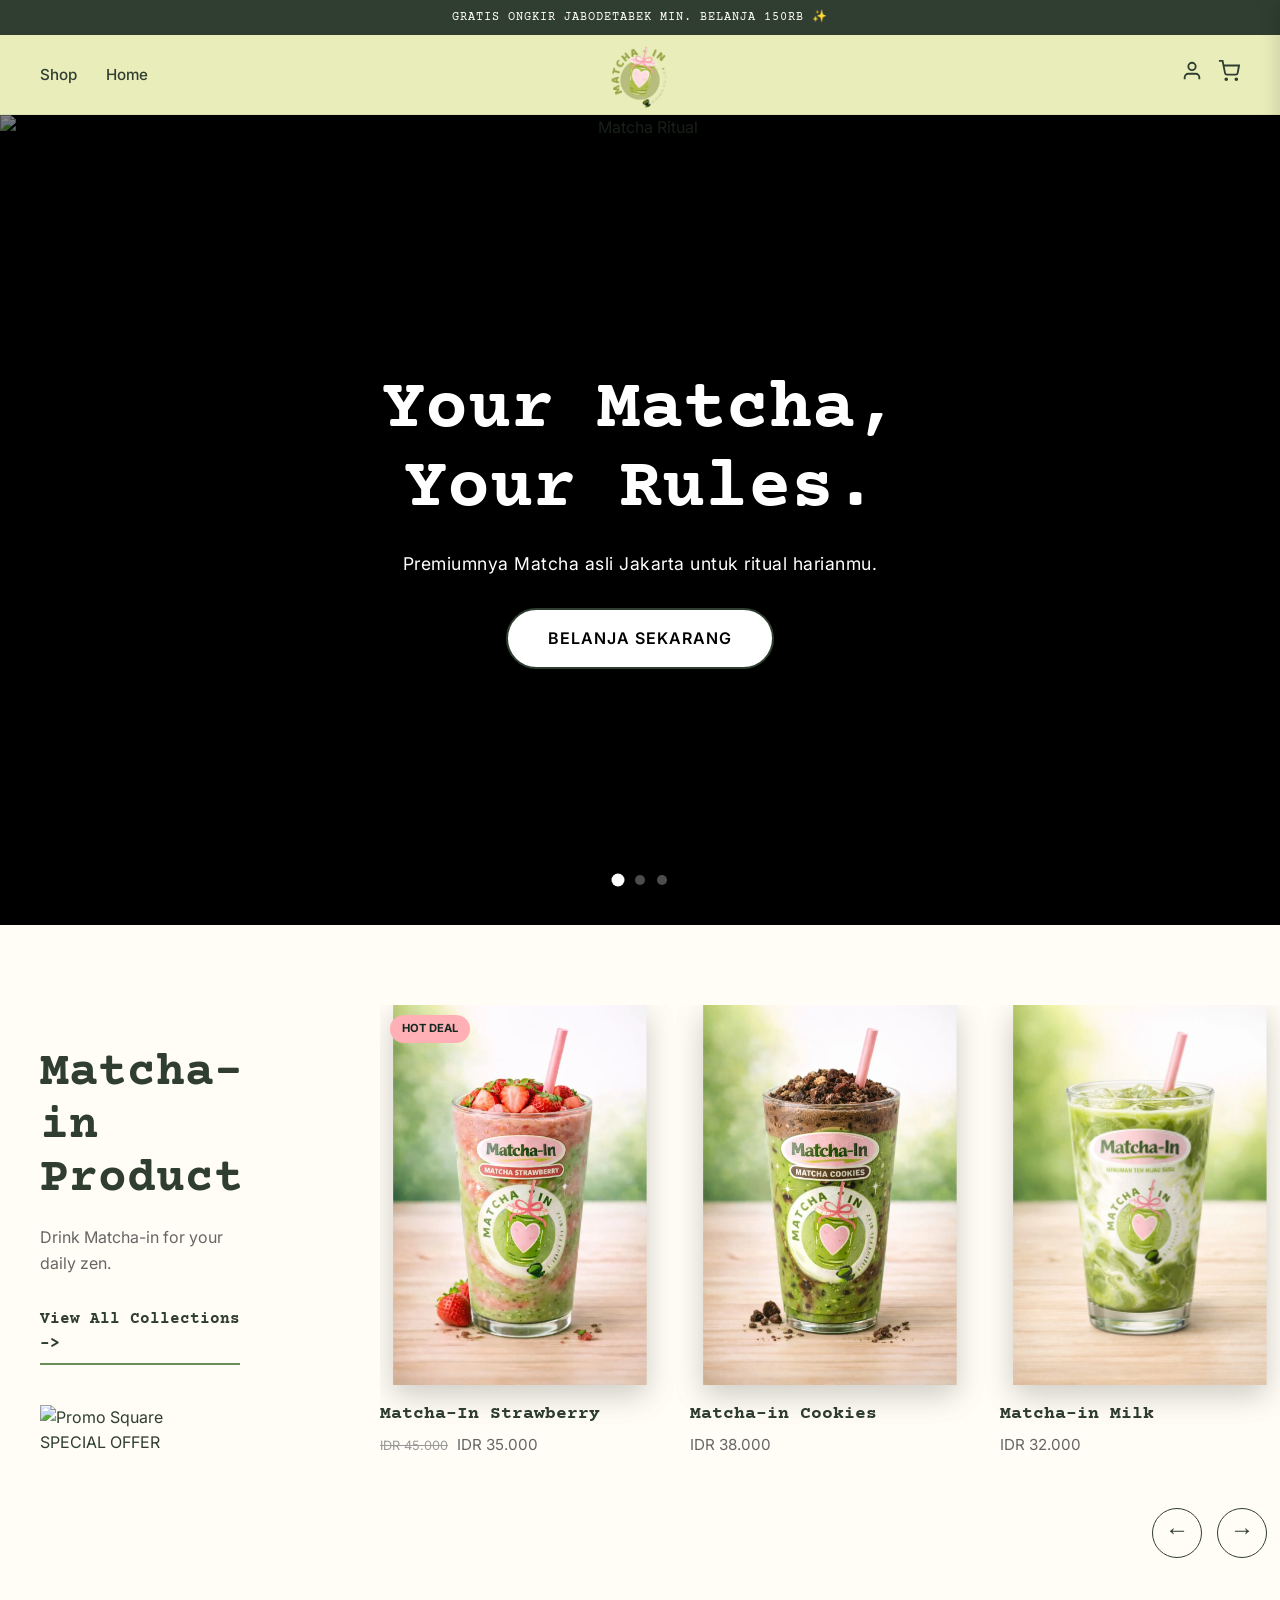
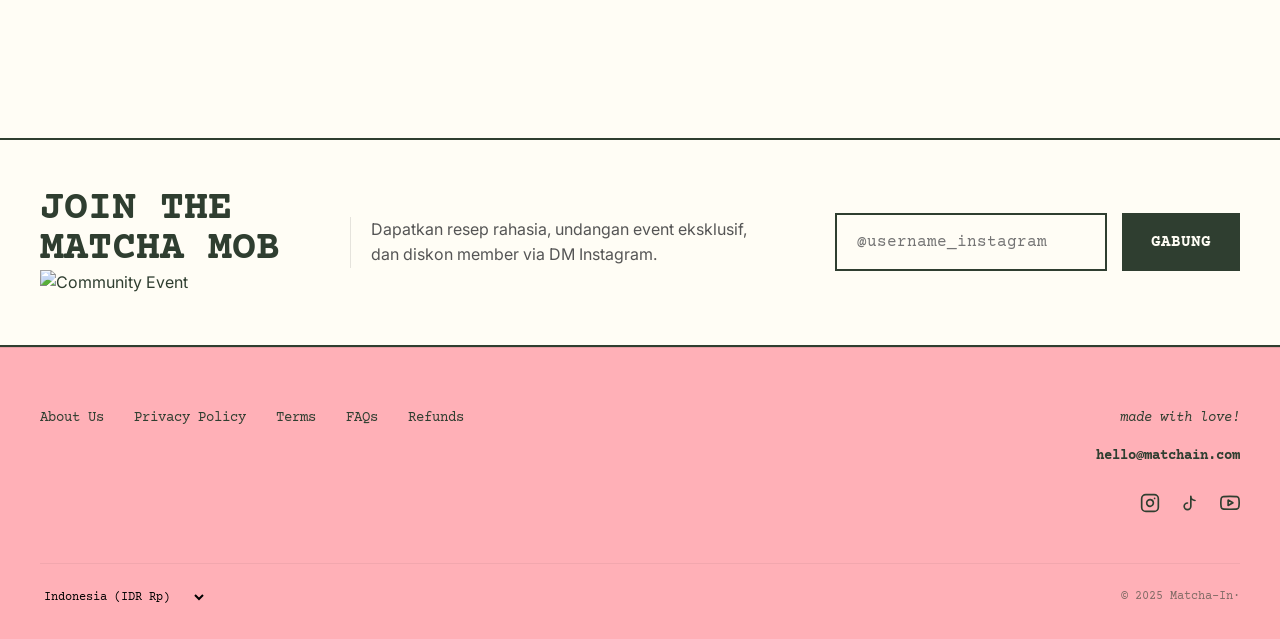
==== index.html @ 9eaae3b6 "Add files via upload" ====
<!DOCTYPE html>
<html lang="id">
<head>
    <meta charset="UTF-8">
    <meta name="viewport" content="width=device-width, initial-scale=1.0">
    <title>Matcha-In | Your Daily Ritual</title>
    
    <link rel="preconnect" href="https://fonts.googleapis.com">
    <link rel="preconnect" href="https://fonts.gstatic.com" crossorigin>
    <link href="https://fonts.googleapis.com/css2?family=Courier+Prime:ital,wght@0,400;0,700;1,400&family=Inter:wght@300;400;600&display=swap" rel="stylesheet">

    <link rel="stylesheet" href="style.css">
    <script src="./1.js"></script>
</head>
<body>

    <div class="announcement-bar">
        GRATIS ONGKIR JABODETABEK MIN. BELANJA 150RB ✨
    </div>

    <header>
    <nav class="nav-links">
        <a href="./shop.html">Shop</a>
        <a href="./index.html">Home</a>
    </nav>
    
    <div class="logo">
        <a href="./index.html">
            <img src="./images/logo.png" alt="Matcha-In Logo">
        </a>
    </div>

    <div class="user-actions">
        <a href="./acount.html" aria-label="Account">
            <svg width="24" height="24" viewBox="0 0 24 24" fill="none" stroke="currentColor" stroke-width="2"><path d="M20 21v-2a4 4 0 0 0-4-4H8a4 4 0 0 0-4 4v2"></path><circle cx="12" cy="7" r="4"></circle></svg>
        </a>
        <a href="javascript:void(0)" onclick="toggleCart()" aria-label="Cart" class="cart-icon-wrapper">
            <svg width="24" height="24" viewBox="0 0 24 24" fill="none" stroke="currentColor" stroke-width="2">
                <circle cx="9" cy="21" r="1"></circle>
                <circle cx="20" cy="21" r="1"></circle>
                <path d="M1 1h4l2.68 13.39a2 2 0 0 0 2 1.61h9.72a2 2 0 0 0 2-1.61L23 6H6"></path>
            </svg>
            <span id="cart-count-badge" class="cart-badge">0</span>
        </a>
    </div>
</header>

    <section class="hero-slider">
    <div class="slider-container" id="heroSlider">
        <div class="hero-slide active">
            <img src="https://images.unsplash.com/photo-1515696955266-4f67e13219e8?q=80&w=2038&auto=format&fit=crop" alt="Matcha Ritual" class="hero-bg">
            <div class="hero-content-centered">
                <h1>Your Matcha,<br>Your Rules.</h1>
                <p>Premiumnya Matcha asli Jakarta untuk ritual harianmu.</p>
                <a href="./shop.html" class="btn-primary">BELANJA SEKARANG</a>
            </div>
        </div>

        <div class="hero-slide">
            <img src="https://images.unsplash.com/photo-1596791011546-2c5ef442360b?q=80&w=2070&auto=format&fit=crop" alt="Matcha Strawberry" class="hero-bg">
            <div class="hero-content-centered">
                <h1>Sweet Berry,<br>Creamy Umami.</h1>
                <p>Perpaduan sempurna Ceremonial Matcha dengan strawberry asli.</p>
                <a href="./stroberi.html" class="btn-primary">COBA STRAWBERRY</a>
            </div>
        </div>

        <div class="hero-slide">
            <img src="https://images.unsplash.com/photo-1621996346565-e3dbc646d9a9?q=80&w=2080&auto=format&fit=crop" alt="Matcha Cookies" class="hero-bg">
            <div class="hero-content-centered">
                <h1>The Daily<br>Crunch Ritual.</h1>
                <p>Cookies Matcha renyah, pendamping setia momen produktifmu.</p>
                <a href="./cokis.html" class="btn-primary">LIHAT COOKIES</a>
            </div>
        </div>
    </div>

    <div class="slider-dots">
        <span class="dot active" onclick="currentSlide(0)"></span>
        <span class="dot" onclick="currentSlide(1)"></span>
        <span class="dot" onclick="currentSlide(2)"></span>
    </div>
</section>


<section class="products-section">
        
        <div class="products-info">
            <h2 class="section-title">Matcha-in<br>Product</h2>
            <p class="section-desc">Drink Matcha-in for your daily zen.</p>
            <a href="#" class="btn-text">View All Collections -></a>
            <div class="sidebar-inline-ad">
                <a href="./shop.html">
                    <img src="./images/s-ads-1.jpg" alt="Promo Square">
                    <div class="ad-tag-mini">SPECIAL OFFER</div>
                </a>
            </div>
        </div>
        
        <div class="product-scroller" id="productScroller">
            
            <div class="product-card promo-highlight">
            <div class="promo-badge">HOT DEAL</div> <a href="./stroberi.html">
                <div class="product-image-container">
                    <img src="./images/Matcha Strawberry TA.webp" alt="matcha" class="product-image img-1">
                    <img src="./images/Matcha Strawberry DI.webp" alt="matcha" class="product-image img-2">
                </div>
            </a>
            <div class="product-info-card">
                <h3 class="product-name">Matcha-In Strawberry</h3>
                <p class="product-price"><span class="old-price">IDR 45.000</span> IDR 35.000</p>
            </div>
        </div>

            <a href="./cokis.html" class="product-card">
                <div class="product-image-container">
                    <img src="./images/matcha cookies TA.webp" alt="Matcha Cookies" class="product-image img-1">
                    <img src="./images/matcha cookies DI.webp" alt="Matcha Cookies" class="product-image img-2">
                </div>
                <div class="product-info-card">
                    <h3 class="product-name">Matcha-in Cookies</h3>
                    <p class="product-price">IDR 38.000</p>
                </div>
            </a>

            <a href="./milk.html" class="product-card">
                <div class="product-image-container">
                    <img src="./images/matcha milk TA.webp" alt="Matcha milk" class="product-image img-1">
                    <img src="./images/matcha milk DI.webp" alt="Matcha milk" class="product-image img-2">
                </div>
                <div class="product-info-card">
                    <h3 class="product-name">Matcha-in Milk</h3>
                    <p class="product-price">IDR 32.000</p>
                </div>
            </a>

            <a href="./latte.html" class="product-card">
                <div class="product-image-container">
                    <img src="./images/Matcha late TA.webp" alt="matcha Late" class="product-image img-1">
                    <img src="./images/Matcha late DI.webp" alt="matcha Late" class="product-image img-2">
                </div>
                <div class="product-info-card">
                    <h3 class="product-name">Matcha-in Latte</h3>
                    <p class="product-price">IDR 34.000</p>
                </div>
            </a>

            <a href="./pure.html" class="product-card">
                <div class="product-image-container">
                    <img src="./images/matcha Original.webp" alt="Matcha Original" class="product-image img-1">
                    <img src="./images/matcha Original DI.webp" alt="Matcha Original" class="product-image img-2">
                </div>
                <div class="product-info-card">
                    <h3 class="product-name">Matcha-in Pure</h3>
                    <p class="product-price">IDR 28.000</p>
                </div>
            </a>
        </div>
    </section>

            <div class="slider-nav">
                <button class="nav-btn" onclick="slideLeft()">←</button>
                <button class="nav-btn" onclick="slideRight()">→</button>
            </div>


    <section class="newsletter-strip">
        
        <div class="news-col-title">
            <h2>Join the<br>Matcha Mob</h2>
            <img src="./images/event-matcha.png" alt="Community Event"> </div>
        </div>

        <div class="news-col-desc">
            <p>Dapatkan resep rahasia, undangan event eksklusif, dan diskon member via DM Instagram.</p>
        </div>

        <div class="news-col-form">
            <form class="ig-form-separated">
                <input type="text" placeholder="@username_instagram" required>
                <button type="submit" class="btn-join">GABUNG</button>
            </form>
        </div>

    </section>


    

    

    

<div id="cart-overlay" class="overlay" onclick="toggleCart()"></div>

<div id="cart-drawer" class="cart-drawer">
    <div class="cart-header">
        <h2>Your cart</h2>
        <button class="close-btn" onclick="toggleCart()">&times;</button>
    </div>

    <div class="cart-content"></div> 
        
    <div class="cart-footer-section">
        <div class="subtotal-row">
            <span>Subtotal</span>
            <span class="subtotal-price">Rp0</span>
        </div>
        <p class="shipping-text">Shipping & taxes calculated at checkout</p>

        <div class="cart-note-section">
            <label for="cart-note">Add a note to your order</label>
            <textarea id="cart-note" placeholder=""></textarea>
        </div>

        <div class="shipping-protection-row">
            <input type="checkbox" id="protection-check" class="protection-checkbox">
            <div class="protection-text">
                <label for="protection-check" class="protection-title">Shipping Protection <strong>Rp2.000</strong></label>
                <p>Your order will be covered against loss, damage, or theft.</p>
            </div>
            <div class="protection-icon">
                <svg width="20" height="20" viewBox="0 0 24 24" fill="none" stroke="currentColor" stroke-width="1.5"><path d="M12 22s8-4 8-10V5l-8-3-8 3v7c0 6 8 10 8 10z"></path></svg>
            </div>
        </div>

        <button class="checkout-btn">Check Out</button>
    </div>
</div>
    <footer class="site-footer">
        <div class="footer-main">
            
            <div class="footer-nav-wrapper">
                <nav class="footer-nav-links">
                    <a href="#">About us</a>
                    <a href="#">Privacy Policy</a>
                    <a href="#">Terms</a>
                    <a href="#">FAQs</a>
                    <a href="#">Refunds</a>
                </nav>
            </div>

            <div class="footer-contact-area">
                <p class="made-with-love">made with love!</p>
                <a href="mailto:hello@matchain.com" class="footer-email">hello@matchain.com</a>
                
                <div class="social-icons">
                    <a href="#" aria-label="Instagram">
                        <svg width="20" height="20" viewBox="0 0 24 24" fill="none" stroke="currentColor" stroke-width="2" stroke-linecap="round" stroke-linejoin="round"><rect x="2" y="2" width="20" height="20" rx="5" ry="5"></rect><path d="M16 11.37A4 4 0 1 1 12.63 8 4 4 0 0 1 16 11.37z"></path><line x1="17.5" y1="6.5" x2="17.51" y2="6.5"></line></svg>
                    </a>
                    <a href="#" aria-label="TikTok">
                        <svg width="20" height="20" viewBox="0 0 24 24" fill="none" stroke="currentColor" stroke-width="2" stroke-linecap="round" stroke-linejoin="round"><path d="M9 12a4 4 0 1 0 4 4V4a5 5 0 0 0 5 5"></path></svg>
                    </a>
                    <a href="#" aria-label="YouTube">
                        <svg width="20" height="20" viewBox="0 0 24 24" fill="none" stroke="currentColor" stroke-width="2" stroke-linecap="round" stroke-linejoin="round"><path d="M22.54 6.42a2.78 2.78 0 0 0-1.94-2C18.88 4 12 4 12 4s-6.88 0-8.6.46a2.78 2.78 0 0 0-1.94 2A29 29 0 0 0 1 11.75a29 29 0 0 0 .46 5.33A2.78 2.78 0 0 0 3.4 19c1.72.46 8.6.46 8.6.46s6.88 0 8.6-.46a2.78 2.78 0 0 0 1.94-2 29 29 0 0 0 .46-5.25 29 29 0 0 0-.46-5.33z"></path><polygon points="9.75 15.02 15.5 11.75 9.75 8.48 9.75 15.02"></polygon></svg>
                    </a>
                </div>
            </div>
        </div>

        <div class="footer-bottom">
            <div class="region-selector">
                <select id="country">
                    <option value="ID">Indonesia (IDR Rp)</option>
                    <option value="US">United States (USD $)</option>
                </select>
            </div>
            <div class="copyright">
                <p>© 2025 Matcha-In·</p>
            </div>
        </div>
    </footer>



    
</body>
</html>
---- style.css ----
/* --- 1. SETUP VARIABEL & RESET --- */
:root {
    --bg-color: #FFFDF5;       /* Cream / Butter (Warna dasar Nami Style) */
    --text-color: #2F3E30;     /* Hijau Matcha Tua */
    --accent-color: #6A8D5B;   /* Hijau Matcha Segar */
    --highlight: #FF9EAA;      /* Pink Strawberry */
    --font-heading: 'Courier Prime', monospace; /* Font Mesin Tik */
    --font-body: 'Inter', sans-serif;

}

* {
    margin: 0;
    padding: 0;
    box-sizing: border-box;
}

body {
    background-color: var(--bg-color);
    color: var(--text-color);
    font-family: var(--font-body);
    line-height: 1.6;
    -webkit-font-smoothing: antialiased;
}

a { text-decoration: none; color: inherit; transition: 0.3s; }
img { max-width: 100%; display: block; }

/* --- 2. ANNOUNCEMENT BAR --- */
.announcement-bar {
    background-color: var(--text-color);
    color: var(--bg-color);
    text-align: center;
    padding: 8px 10px;
    font-size: 0.75rem;
    font-family: var(--font-heading);
    letter-spacing: 1px;
    text-transform: uppercase;
}

/* --- HEADER SETUP --- */
header {
    display: flex;
    justify-content: space-between;
    align-items: center;
    padding: 0 40px; /* Padding atas bawah kita nol-kan */
    height: 80px;    /* Tentukan tinggi header yang kamu mau */
    position: sticky;
    top: 0;
    background-color: var(--bg-color);
    z-index: 9999;
    border-bottom: 1px solid rgba(0,0,0,0.05);
    background-color: #e8edba;
}


/* --- LOGO SETUP --- */
.logo {
    position: absolute; /* Membuat logo tidak memengaruhi tinggi header */
    left: 50%;
    top: 50%;
    transform: translate(-50%, -50%); /* Agar logo benar-benar di tengah */
    z-index: 110;
}

.logo img {
    height: 120px;     /* Atur besar logo di sini (misal 120px atau lebih) */
    width: auto;       /* Biar proporsinya gak gepeng */
    display: block;
    transition: 0.3s ease;
    padding-top: 10px;
}



/* Pastikan elemen nav dan user-actions tidak tertutup logo */
.nav-links, .user-actions {
    position: relative;
    z-index: 120;
}

.nav-links a {
    margin-right: 25px;
    font-size: 0.95rem;
    font-weight: 500;
}

.nav-links a:hover {
    color: var(--accent-color);
    text-decoration: underline;
}



.user-actions {
    display: flex;
    gap: 15px;
    align-items: center;
}
.user-actions svg {
    width: 22px; 
    height: 22px;
}

/* --- 4. HERO SECTION --- */
.hero {
    position: relative;
    height: 85vh; /* Tinggi banner */
    display: flex;
    justify-content: center;
    align-items: center;
    text-align: center;
    overflow: hidden;
    padding: 20px;
}

.hero-bg-container {
    position: absolute;
    top: 0; left: 0; width: 100%; height: 100%;
    z-index: -1;
}

.hero-bg {
    width: 100%;
    height: 100%;
    object-fit: cover;
    opacity: 0.85;
}

.hero-content {
    background: rgba(255, 253, 245, 0.7); /* Efek kaca buram di belakang teks */
    padding: 40px;
    border-radius: 20px;
    backdrop-filter: blur(5px);
    max-width: 600px;
}

.hero h1 {
    font-family: var(--font-heading);
    font-size: 3.5rem;
    line-height: 1.1;
    margin-bottom: 15px;
}

.hero p {
    font-size: 1.1rem;
    margin-bottom: 30px;
    font-weight: 400;
}

.btn-primary {
    display: inline-block;
    background-color: var(--text-color);
    color: var(--bg-color);
    padding: 16px 40px;
    border-radius: 50px;
    font-family: var(--font-heading);
    font-weight: bold;
    font-size: 1rem;
    border: 2px solid var(--text-color);
}

.btn-primary:hover {
    background-color: transparent;
    color: var(--text-color);
    transform: translateY(-2px);
}



@keyframes scroll {
    0% { transform: translateX(0); }
    100% { transform: translateX(-100%); }
}

/* --- HERO SLIDER CENTERED --- */
.hero-slider {
    position: relative;
    width: 100%;
    height: 90vh;
    overflow: hidden;
    background-color: #000;
}

.hero-slide {
    position: absolute;
    top: 0; left: 0;
    width: 100%; height: 100%;
    opacity: 0;
    transition: opacity 1.2s ease-in-out; /* Transisi lebih smooth */
    display: flex;
    align-items: center; /* Center Vertikal */
    justify-content: center; /* Center Horizontal */
    text-align: center; /* Tulisan di tengah */
}

.hero-slide.active {
    opacity: 1;
    z-index: 1;
}

.hero-bg {
    position: absolute;
    top: 0; left: 0;
    width: 100%; height: 100%;
    object-fit: cover;
    filter: brightness(0.6); /* Lebih gelap agar teks putih menonjol */
    z-index: -1;
}

.hero-content-centered {
    color: #fff;
    max-width: 800px;
    padding: 0 20px;
    z-index: 2;
}

.hero-content-centered h1 {
    font-family: 'Courier Prime', monospace;
    font-size: clamp(2.5rem, 8vw, 4.5rem); /* Ukuran dinamis agar tetap estetik */
    line-height: 1.1;
    margin-bottom: 20px;
}

.hero-content-centered p {
    font-family: 'Inter', sans-serif;
    font-size: 1.1rem;
    margin-bottom: 30px;
    letter-spacing: 0.5px;
}

/* Tombol Primary Centered */
.btn-primary {
    display: inline-block;
    padding: 16px 40px;
    background-color: #fff;
    color: #000;
    text-decoration: none;
    font-weight: 600;
    font-family: 'Inter', sans-serif;
    letter-spacing: 1px;
    transition: 0.3s;
}

.btn-primary:hover {
    background-color: #2D5A27; /* Hijau Matcha-in */
    color: #fff;
}

/* Dots Navigasi */
.slider-dots {
    position: absolute;
    bottom: 40px;
    left: 50%;
    transform: translateX(-50%);
    z-index: 10;
    display: flex; gap: 12px;
}

.dot {
    width: 10px; height: 10px;
    background: rgba(255,255,255,0.3);
    border-radius: 50%;
    cursor: pointer;
}

.dot.active { background: #fff; transform: scale(1.3); }

/* --- 6. PRODUCT SLIDER (Button Navigation) --- */
.products-section {
    padding: 80px 0 80px 40px; 
    display: flex; 
    align-items: center; 
    gap: 40px;
    overflow: hidden;
}

/* Bagian Kiri (Teks & Tombol Navigasi) */
.products-info {
    min-width: 300px;
    max-width: 300px;
    padding-right: 100px;
    display: flex;
    flex-direction: column;
    justify-content: center;
}

.section-title {
    font-family: var(--font-heading);
    font-size: 3rem;
    line-height: 1.1;
    margin-bottom: 20px;
}

.section-desc {
    margin-bottom: 30px;
    color: #666;
    font-size: 1rem;
}

.btn-text {
    font-family: var(--font-heading);
    font-weight: bold;
    border-bottom: 2px solid var(--accent-color);
    padding-bottom: 5px;
    align-self: flex-start; /* Biar tombol gak melar */
    margin-bottom: 40px;
}

/* STYLING TOMBOL KIRI KANAN */
.slider-nav {
    display: flex;
    gap: 15px;
    padding-left: 90%;
    padding-bottom: 100px;
    margin-top: -70px; /* Naikkan ke atas */
}

.nav-btn {
    width: 50px;
    height: 50px;
    border-radius: 50%; /* Membuat tombol bulat */
    border: 1px solid var(--text-color);
    background-color: transparent;
    color: var(--text-color);
    font-size: 1.5rem;
    cursor: pointer;
    transition: 0.3s;
    display: flex;
    align-items: center;
    justify-content: center;
    padding-bottom: 5px; /* Sedikit adjustment biar panah pas di tengah */
}

.nav-btn:hover {
    background-color: var(--text-color);
    color: var(--bg-color);
}

/* Bagian Kanan (Slider) */
.product-scroller {
    display: flex;
    gap: 30px;
    overflow-x: auto; /* Tetap auto agar bisa diswipe di HP */
    padding-bottom: 40px;
    padding-right: 40px;
    width: 100%;
    scroll-behavior: smooth; /* Animasi geser halus */
    
    /* Sembunyikan Scrollbar (Teknik Modern) */
    -ms-overflow-style: none;  /* IE and Edge */
    scrollbar-width: none;  /* Firefox */
}

/* Sembunyikan Scrollbar untuk Chrome, Safari, Opera */
.product-scroller::-webkit-scrollbar {
    display: none;
}

/* Kartu Produk (Sama seperti sebelumnya) */
.product-card {
    min-width: 280px;
    cursor: pointer;
    transition: 0.3s;
}

.product-image-container {
  
    border-radius: 12px;
    height: 380px;
    display: flex;
    align-items: center;
    justify-content: center;
    margin-bottom: 15px;
    position: relative;
    transition: transform 0.3s ease;
}

.product-card:hover .product-image-container {
    transform: translateY(-10px);

}



.product-info-card { text-align: left; }
.product-name { font-family: var(--font-heading); font-size: 1.2rem; font-weight: 700; }
.product-price { color: #666; font-size: 1rem; margin-top: 5px; }

.badge {
    position: absolute;
    top: 15px; left: 15px;
    background-color: var(--text-color); color: #fff;
    padding: 6px 12px; border-radius: 20px;
    font-size: 0.7rem; font-weight: bold; text-transform: uppercase;
}
.badge.pink { background-color: var(--highlight); color: var(--text-color); }




/* Custom Scrollbar */
.product-scroller::-webkit-scrollbar { height: 6px; }
.product-scroller::-webkit-scrollbar-thumb { background: #D1CCBB; border-radius: 10px; }
.product-scroller::-webkit-scrollbar-track { background: transparent; }

.product-card {
    min-width: 280px;
    scroll-snap-align: start;
    cursor: pointer;
}



.product-card:hover .product-image-container {
    transform: scale(1.02);
    
}

.product-image {
    max-height: 100%; 
    max-width: 100%; /* Tambahkan ini agar lebarnya juga dibatasi */
    
    /* Menjaga agar gambar tetap di tengah */
    position: absolute;
    top: 50%;
    left: 50%;
    transform: translate(-50%, -50%);
    
    /* Efek bayangan halus */
    filter: drop-shadow(0 10px 15px rgba(0,0,0,0.1));
}

.badge {
    position: absolute;
    top: 15px;
    left: 15px;
    background-color: var(--text-color);
    color: #fff;
    padding: 6px 12px;
    border-radius: 20px;
    font-size: 0.7rem;
    font-weight: bold;
    text-transform: uppercase;
}

.badge.pink {
    background-color: var(--highlight);
    color: var(--text-color);
}

.product-name {
    font-family: var(--font-heading);
    font-size: 1.1rem;
    font-weight: 700;
}

.product-price {
    color: #666;
    font-size: 0.95rem;
    margin-top: 5px;
}

/* --- 7. NEWSLETTER (Strip Layout) --- */
.newsletter-strip {
    /* Membuat garis atas dan bawah yang tegas */
    border-top: 2px solid var(--text-color);
    border-bottom: 2px solid var(--text-color);
    padding: 50px 40px;
    margin-top: 80px;
    background-color: var(--bg-color);
    
    /* Mengatur Layout 3 Kolom Sejajar */
    display: flex;
    align-items: center; /* Rata tengah secara vertikal */
    justify-content: space-between;
    gap: 40px;
}

/* Kolom 1: Judul */
.news-col-title {
    flex: 1; /* Mengambil porsi ruang 1 bagian */
}
.news-col-title h2 {
    font-family: var(--font-heading);
    font-size: 2.5rem;
    line-height: 1;
    text-transform: uppercase;
}

/* Kolom 2: Deskripsi */
.news-col-desc {
    flex: 1.5; /* Porsi ruang sedikit lebih lebar */
    padding: 0 20px;
    border-left: 1px solid rgba(0,0,0,0.1); /* Garis pemisah tipis */
}
.news-col-desc p {
    font-size: 1rem;
    color: #555;
    max-width: 400px; /* Membatasi panjang teks agar enak dibaca */
}

/* Kolom 3: Form */
.news-col-form {
    flex: 1.5;
}

/* --- 7. NEWSLETTER (Tombol Terpisah) --- */
.ig-form-separated {
    display: flex;
    gap: 15px; /* Memberikan jarak antar kotak input dan tombol */
    width: 100%;
}

.ig-form-separated input {
    flex: 2; /* Kotak input lebih lebar */
    padding: 18px 20px;
    border: 2px solid var(--text-color);
    background: transparent;
    font-family: var(--font-heading);
    font-size: 1rem;
    outline: none;
    border-radius: 0; /* Kotak siku-siku */
}

.btn-join {
    flex: 1; /* Kotak tombol lebih kecil */
    background-color: var(--text-color);
    color: var(--bg-color);
    border: 2px solid var(--text-color);
    font-family: var(--font-heading);
    font-weight: bold;
    font-size: 1rem;
    cursor: pointer;
    transition: 0.3s;
    border-radius: 0; /* Kotak siku-siku */
}

.btn-join:hover {
    background-color: transparent;
    color: var(--text-color);
}

/* Penyesuaian Responsif untuk HP */
@media (max-width: 768px) {
    .ig-form-separated {
        flex-direction: column; /* Tumpuk ke bawah di HP */
        gap: 10px;
    }
    
    .btn-join {
        padding: 15px;
    }
}

/* --- MOBILE RESPONSIVE --- */
@media (max-width: 900px) {
    .newsletter-strip {
        flex-direction: column; /* Tumpuk ke bawah di HP */
        text-align: center;
        gap: 30px;
        padding: 60px 20px;
    }

    .news-col-desc {
        border-left: none; /* Hilangkan garis pemisah di HP */
        padding: 0;
    }
    
    .news-col-desc p {
        margin: 0 auto; /* Tengahin teks */
    }

    .ig-form {
        flex-direction: column; /* Input dan tombol tumpuk di HP */
        gap: 10px;
    }

    .ig-form button {
        position: static; /* Tombol tidak lagi melayang di dalam input */
        width: 100%;
        padding: 15px;
    }
}

/* --- MOBILE RESPONSIVE --- */
@media (max-width: 768px) {
    header { padding: 15px 20px; }
    .nav-links { display: none; } /* Sembunyikan menu di HP (bisa diganti hamburger menu) */
    
    .hero { height: 70vh; }
    .hero h1 { font-size: 2.2rem; }
    .hero-content { padding: 20px; width: 90%; }
    
    .products-section { padding: 40px 20px; }
    .product-card { min-width: 220px; }
    .product-image-container { height: 280px; }
    
    .newsletter { margin: 20px; padding: 40px 20px; }
    .input-group { flex-direction: column; }
    .input-group button { width: 100%; }
}

/* --- 8. FOOTER (Horizontal & Social Icons) --- */
.site-footer {
    padding: 60px 40px 30px;
    background-color: #ffb0b7;
    font-family: var(--font-heading); /* Font Mesin Tik */
    border-top: 1px solid rgba(0, 0, 0, 0.1);
}

.footer-main {
    display: flex;
    justify-content: space-between;
    align-items: flex-start;
    padding-bottom: 40px;
}

/* Kiri: Links Berjejer ke Kanan */
.footer-nav-links {
    display: flex;
    gap: 30px; /* Jarak antar link */
    flex-wrap: wrap; /* Supaya gak berantakan di layar tanggung */
}

.footer-nav-links a {
    font-size: 0.85rem;
    color: var(--text-color);
    text-decoration: none;
    text-transform: capitalize;
}

.footer-nav-links a:hover {
    text-decoration: underline;
}

/* Kanan: Kontak & Icons */
.footer-contact-area {
    text-align: right;
    display: flex;
    flex-direction: column;
    align-items: flex-end;
    gap: 10px;
}

.made-with-love {
    font-style: italic;
    font-size: 0.85rem;
    margin-bottom: 5px;
}

.footer-email {
    font-size: 0.9rem;
    font-weight: bold;
    color: var(--text-color);
    text-decoration: none;
}

/* Ikon Social Media */
.social-icons {
    display: flex;
    gap: 20px;
    margin-top: 15px;
}

.social-icons a {
    color: var(--text-color);
    transition: 0.3s;
}

.social-icons a:hover {
    color: var(--accent-color); /* Berubah hijau saat hover */
    transform: translateY(-3px);
}

/* Bagian Bawah */
.footer-bottom {
    display: flex;
    justify-content: space-between;
    align-items: center;
    border-top: 1px solid rgba(0, 0, 0, 0.05);
    padding-top: 20px;
}

.region-selector select {
    background: transparent;
    border: none;
    font-family: var(--font-heading);
    font-size: 0.75rem;
    cursor: pointer;
    outline: none;
}

.copyright p {
    font-size: 0.75rem;
    opacity: 0.6;
}


/* --- UPDATE MOBILE RESPONSIVE (Fix Nav & Buttons) --- */
@media (max-width: 768px) {
    /* 1. Header: Tetap tampilkan Nav Links */
    header {
        padding: 0 15px; /* Kurangi padding agar muat */
        height: 70px;    /* Sedikit lebih pendek di HP */
    }

    .nav-links {
        display: flex; /* Pastikan tidak hilang */
        gap: 10px;     /* Perkecil jarak antar menu */
    }

    .nav-links a {
        font-size: 0.75rem; /* Perkecil ukuran font menu */
    }

    .logo img {
        height: 80px; /* Perkecil logo sedikit agar tidak menutupi menu */
    }

    .user-actions {
        gap: 8px;
    }

    /* 2. Slider Product: Tetap tampilkan Tombol Navigasi */
    .products-section {
        flex-direction: column; /* Tetap menumpuk tapi tombol muncul */
        align-items: flex-start;
        padding: 40px 20px;
    }

    .products-info {
        min-width: 100%;
        margin-bottom: 20px;
    }

    .section-title {
        font-size: 2.2rem; /* Judul sedikit lebih kecil */
    }

    .slider-nav {
        display: flex !important; /* Paksa tampil di mobile */
        padding-left: 0;
    }

    .nav-btn {
        width: 40px;  /* Perkecil tombol navigasi di HP */
        height: 40px;
        font-size: 1.2rem;
    }

    /* 3. Product Scroller adjustment */
    .product-scroller {
        width: calc(100% + 20px); /* Melebihi sedikit agar produk tidak terpotong kaku */
        margin-left: 0;
        padding-left: 0;
    }

    .product-card {
        min-width: 200px; /* Perkecil kartu produk agar muat */
    }

    .product-image-container {
        height: 280px;
    }

    .footer-main {
        flex-direction: column;
        gap: 40px;
    }

    .footer-nav-links {
        gap: 15px;
    }

    .footer-contact-area {
        text-align: left;
        align-items: flex-start;
    }

    .footer-bottom {
        flex-direction: column;
        gap: 20px;
        align-items: flex-start;
    }
}














/* --- SHOP ASYMMETRIC GRID (2 KOLOM) --- */
.shop-asymmetric-grid {
    display: grid;
    grid-template-columns: 1fr 1fr; /* Membagi 2 kolom sama rata */
    gap: 40px; /* Jarak horizontal antar produk */
    padding: 100px 80px; /* Padding luas agar terkesan premium */
    max-width: 1100px;
    margin: 0 auto;
}

/* EFEK ASIMETRIS: Produk urutan genap (kanan) turun ke bawah */
.shop-asymmetric-grid .product-card:nth-child(even) {
    margin-top: 120px; /* Mengatur seberapa jauh produk kanan turun */
}

/* Mengatur jarak bawah antar baris agar tidak tabrakan */
.shop-asymmetric-grid .product-card {
    margin-bottom: 80px;
}

/* Hilangkan background kotak pada halaman shop juga */
.shop-asymmetric-grid .product-image-container {
    background-color: transparent; 
    height: 450px; /* Lebih tinggi agar lebih megah */
}

/* RESPONSIVE UNTUK HP */
@media (max-width: 768px) {
    .shop-asymmetric-grid {
        padding: 60px 20px;
        gap: 20px;
    }

    /* Di HP tetap 2 kolom, tapi turunnya dikurangi agar tidak terlalu jauh */
    .shop-asymmetric-grid .product-card:nth-child(even) {
        margin-top: 60px; 
    }

    .shop-asymmetric-grid .product-image-container {
        height: 250px; /* Sesuaikan tinggi gambar di HP */
    }

    .shop-asymmetric-grid .product-name {
        font-size: 1rem;
    }
}








/* --- PRODUCT DETAIL PAGE STYLE --- */
.product-detail-section {
    display: flex;
    min-height: 80vh;
    padding: 60px 40px;
    gap: 80px;
    max-width: 1300px;
    margin: 0 auto;
}

/* Kiri: Gallery */
.product-detail-gallery {
    flex: 1.2;
    position: relative;
}

.detail-image-container {
    position: sticky; /* Gambar tetap di layar saat scroll teks */
    top: 120px;
    height: 600px;
    display: flex;
    align-items: center;
    justify-content: center;
}

.detail-img {
    position: absolute;
    max-height: 100%;
    width: auto;
    object-fit: contain;
    transition: opacity 0.8s ease;
    filter: drop-shadow(0 20px 40px rgba(0,0,0,0.05));
}

/* Kanan: Content */
.product-detail-content {
    flex: 1;
    display: flex;
    flex-direction: column;
    justify-content: center;
}

.breadcrumb {
    font-size: 0.8rem;
    text-transform: uppercase;
    opacity: 0.5;
    margin-bottom: 20px;
    letter-spacing: 1px;
}

.detail-title {
    font-family: var(--font-heading);
    font-size: 3.5rem;
    line-height: 1;
    margin-bottom: 10px;
}

.detail-price {
    font-size: 1.5rem;
    font-weight: 600;
    margin-bottom: 30px;
}

.detail-description {
    font-size: 1.1rem;
    color: #555;
    margin-bottom: 40px;
    max-width: 500px;
}

/* Actions & Buttons */
.detail-actions {
    display: flex;
    gap: 20px;
    margin-bottom: 40px;
}

.quantity-selector {
    display: flex;
    border: 1px solid var(--text-color);
}

.quantity-selector button {
    background: none; border: none; padding: 10px 15px; cursor: pointer; font-size: 1.2rem;
}

.quantity-selector input {
    width: 50px; 
    border: none; 
    text-align: center; 
    font-family: var(--font-heading); 
    font-size: 1rem;

}
.quantity-selector input::-webkit-outer-spin-button,
.quantity-selector input::-webkit-inner-spin-button {
    -webkit-appearance: none;
    margin: 0;
}
.btn-add-to-cart {
    flex: 1;
    background-color: var(--text-color);
    color: #fff;
    border: none;
    font-family: var(--font-heading);
    font-weight: bold;
    cursor: pointer;
    transition: 0.3s;
}

.btn-add-to-cart:hover {
    background-color: var(--accent-color);
}

.detail-extra-info {
    border-top: 1px solid rgba(0,0,0,0.1);
    padding-top: 20px;
    font-size: 0.9rem;
    line-height: 2;
}

/* Mobile Detail */
@media (max-width: 900px) {
    .product-detail-section {
        flex-direction: column;
        padding: 20px;
        gap: 40px;
    }
    .detail-image-container { height: 350px; position: relative; top: 0; }
    .detail-title { font-size: 2.5rem; }
    .detail-actions { flex-direction: column; }
}

/* --- Section Delivery Buttons --- */
.delivery-actions {
    margin-top: 20px;
    border-top: 1px solid rgba(0,0,0,0.05);
    padding-top: 20px;
}

.delivery-label {
    font-size: 0.8rem;
    text-transform: uppercase;
    letter-spacing: 1px;
    margin-bottom: 15px;
    opacity: 0.6;
}

.delivery-buttons {
    display: flex;
    gap: 10px;
}

.btn-delivery {
    flex: 1;
    display: flex;
    align-items: center;
    justify-content: center;
    gap: 10px;
    padding: 12px;
    border: 1px solid #ddd;
    font-family: var(--font-body);
    font-weight: 600;
    font-size: 0.9rem;
    transition: 0.3s;
    background: #fff;
}

/* Warna Hover ShopeeFood (Oranye) */
.shopeefood:hover {
    border-color: #EE4D2D;
    color: #EE4D2D;
    background: #fff5f3;
}

/* Warna Hover GrabFood (Hijau) */
.grabfood:hover {
    border-color: #00B14F;
    color: #00B14F;
    background: #f0fbf4;
}

@media (max-width: 768px) {
    .delivery-buttons {
        flex-direction: column;
    }
}


/* --- 1. SCROLLING MARQUEE --- */
.scrolling-features {
    background-color: var(--text-color);
    color: var(--bg-color);
    padding: 20px 0;
    overflow: hidden;
    white-space: nowrap;
    border-top: 1px solid var(--text-color);
}

.marquee-track {
    display: inline-block;
    animation: marquee-scroll 20s linear infinite;
}

.marquee-track span {
    font-family: var(--font-heading);
    font-size: 1.2rem;
    margin: 0 40px;
    font-weight: bold;
}

@keyframes marquee-scroll {
    from { transform: translateX(0); }
    to { transform: translateX(-50%); }
}

/* --- 2. REVIEWS SECTION --- */
.reviews-section {
    padding: 80px 40px;
    max-width: 1000px;
    margin: 0 auto;
}

.section-title-center {
    text-align: center;
    font-family: var(--font-heading);
    font-size: 2.5rem;
    margin-bottom: 50px;
}

/* Summary Header Layout */
.reviews-summary {
    display: flex;
    justify-content: space-between;
    align-items: center;
    padding-bottom: 40px;
    border-bottom: 1px solid rgba(0,0,0,0.1);
    gap: 40px;
}

/* Summary Left */
.summary-left { text-align: center; flex: 1; }
.big-rating { font-size: 4rem; font-weight: bold; line-height: 1; }
.stars { color: #FFD700; font-size: 1.5rem; margin: 10px 0; }

/* Summary Middle (Bars) */
.summary-middle { flex: 2; }
.rating-bar-item {
    display: flex;
    align-items: center;
    gap: 10px;
    font-size: 0.9rem;
    margin-bottom: 5px;
}
.bar-bg {
    flex: 1;
    height: 8px;
    background: #EBE7DB;
    border-radius: 10px;
    overflow: hidden;
}
.bar-fill {
    height: 100%;
    background-color: var(--accent-color);
}

/* Summary Right */
.summary-right { flex: 1; text-align: right; }
.btn-write-review {
    padding: 15px 25px;
    background: transparent;
    border: 2px solid var(--text-color);
    font-family: var(--font-heading);
    font-weight: bold;
    cursor: pointer;
    transition: 0.3s;
}
.btn-write-review:hover { background: var(--text-color); color: var(--bg-color); }

/* Review List */
.reviews-list { margin-top: 40px; }
.review-item {
    padding: 30px 0;
    border-bottom: 1px solid rgba(0,0,0,0.05);
}
.review-header {
    display: flex;
    justify-content: space-between;
    margin-bottom: 10px;
}
.review-stars { color: #FFD700; }
.review-date { font-size: 0.8rem; opacity: 0.5; }
.reviewer-name { font-family: var(--font-heading); margin-bottom: 10px; }
.verified-badge { color: var(--accent-color); font-size: 0.7rem; font-weight: normal; margin-left: 10px; }
.review-text { color: #555; font-style: italic; }

/* --- MOBILE RESPONSIVE --- */
@media (max-width: 768px) {
    .reviews-summary {
        flex-direction: column;
        text-align: center;
        gap: 30px;
    }
    .summary-right { text-align: center; width: 100%; }
    .btn-write-review { width: 100%; }
}


/* --- Notifikasi Keranjang (Badge) --- */
.cart-icon-wrapper {
    position: relative;
    display: inline-block;
}

.cart-badge {
    position: absolute;
    top: -8px;
    right: -10px;
    background-color: var(--highlight); /* Warna Pink Strawberry kamu */
    color: var(--text-color);
    font-size: 0.7rem;
    font-weight: bold;
    font-family: var(--font-heading);
    width: 18px;
    height: 18px;
    border-radius: 50%;
    display: flex;
    align-items: center;
    justify-content: center;
    /* Sembunyikan jika angka 0 */
    opacity: 0; 
    transition: 0.3s;
}

.cart-badge.show {
    opacity: 1;
}

/* --- Tombol Buy Now --- */
.btn-buy-now {
    width: 100%;
    margin-top: 10px;
    padding: 18px;
    background-color: var(--accent-color); /* Hijau Matcha */
    color: white;
    border: 2px solid var(--accent-color);
    font-family: var(--font-heading);
    font-weight: bold;
    font-size: 1rem;
    cursor: pointer;
    transition: 0.3s;
}

.btn-buy-now:hover {
    background-color: transparent;
    color: var(--accent-color);
}

/* Pastikan input quantity ke tengah */
#qty {
    text-align: center;
}

/* --- DETAIL ACTIONS VERTICAL STACK --- */
.detail-actions-vertical {
    display: flex;
    flex-direction: column; /* Membuat elemen menumpuk ke bawah */
    gap: 15px; /* Jarak antar elemen agar tidak mepet */
    max-width: 500px; /* Membatasi lebar maksimal agar tidak terlalu melar di desktop */
    margin-bottom: 40px;
}

/* Kuantitas */
.quantity-wrapper label {
    display: block;
    font-size: 0.75rem;
    text-transform: uppercase;
    letter-spacing: 1px;
    margin-bottom: 8px;
    opacity: 0.6;
}

.quantity-selector-full {
    display: flex;
    width: 100%;
    border: 1px solid var(--text-color);
    height: 55px;
}

.quantity-selector-full button {
    flex: 1;
    background: transparent;
    border: none;
    cursor: pointer;
    font-size: 1.5rem;
    color: var(--text-color);
}

.quantity-selector-full input {
    flex: 2;
    border: none;
    text-align: center;
    font-family: var(--font-heading);
    font-size: 1.2rem;
    background: transparent;
    outline: none;
    color: var(--text-color);
}

/* Tombol Add to Cart */
.btn-add-to-cart-full {
    width: 100%;
    height: 60px;
    background-color: transparent;
    color: var(--text-color);
    border: 2px solid var(--text-color);
    font-family: var(--font-heading);
    font-weight: bold;
    font-size: 1rem;
    cursor: pointer;
    transition: 0.3s ease;
}

.btn-add-to-cart-full:hover {
    background-color: var(--text-color);
    color: var(--bg-color);
}

/* Tombol Buy Now */
.btn-buy-now-full {
    width: 100%;
    height: 60px;
    background-color: var(--accent-color); /* Hijau Matcha */
    color: white;
    border: none;
    font-family: var(--font-heading);
    font-weight: bold;
    font-size: 1rem;
    cursor: pointer;
    transition: 0.3s ease;
}

.btn-buy-now-full:hover {
    opacity: 0.9;
    transform: translateY(-2px);
}





/* === GAYA KERANJANG ALA NAMI (FIXED) === */

/* 1. Struktur Utama Drawer */
.cart-drawer {
    position: fixed;
    top: 0; right: 0;
    width: 100%; max-width: 450px; /* Lebar seperti Nami */
    height: 100vh;
    background: #F9F9F5; /* Warna background cream */
    z-index: 10000;
    transform: translateX(100%); /* Sembunyi di kanan */
    transition: transform 0.4s ease-in-out;
    display: flex; flex-direction: column; /* Agar isi dan footer terpisah */
    font-family: 'Inter', sans-serif;
    box-shadow: -5px 0 15px rgba(0,0,0,0.1);
}
.cart-drawer.active { transform: translateX(0); } /* Munculkan */

/* 2. Header */
.cart-header {
    padding: 20px; display: flex; justify-content: space-between; align-items: center;
    border-bottom: 1px solid #E0E0E0;
}
.cart-header h2 { font-family: 'Courier Prime', monospace; font-size: 1.2rem; margin: 0; }
.close-btn { background: none; border: none; cursor: pointer; color: #333; padding: 5px; }

/* 3. Area Konten Produk (Bisa di-scroll) */
.cart-content { flex: 1; overflow-y: auto; padding: 20px; }
.cart-item { display: flex; gap: 20px; padding-bottom: 20px; border-bottom: 1px solid #E0E0E0; }

/* --- PENTING: PERBAIKAN GAMBAR RAKSASA --- */
.item-image-container {
    width: 100px; /* KUNCI: Batasi lebar wadah gambar */
    height: 100px;
    flex-shrink: 0; /* Jangan biarkan wadah menyusut */
    background: #f0f0f0;
}
.item-image-container img {
    width: 100%; height: 100%; /* Gambar mengikuti wadahnya (100px) */
    object-fit: cover;
}
/* ----------------------------------------- */

.item-details { flex: 1; }
.item-title-row { display: flex; justify-content: space-between; margin-bottom: 5px; }
.item-name { font-family: 'Courier Prime', monospace; font-size: 1rem; margin: 0; font-weight: 400; }
.item-price { font-weight: 600; }
.item-variant { font-size: 0.9rem; color: #666; margin: 0 0 15px 0; }

/* 4. Pengatur Jumlah (+/-) */
.quantity-selector { display: inline-flex; border: 1px solid #ccc; }
.qty-btn { background: none; border: none; width: 30px; height: 30px; font-size: 1.2rem; cursor: pointer; }
.qty-input { width: 40px; text-align: center; border: none; border-left: 1px solid #ccc; border-right: 1px solid #ccc; font-family: inherit; }

/* 5. Bagian Footer (Subtotal, dll) */
.cart-footer-section { padding: 20px; background: #F9F9F5; border-top: 1px solid #E0E0E0; }
.subtotal-row { display: flex; justify-content: space-between; font-size: 1.1rem; font-weight: 600; margin-bottom: 10px; }
.shipping-text { font-size: 0.85rem; color: #666; text-align: right; margin-bottom: 20px; }

.cart-note-section label { display: block; margin-bottom: 8px; font-size: 0.9rem; }
.cart-note-section textarea { width: 100%; height: 60px; padding: 10px; border: 1px solid #ccc; resize: none; font-family: inherit; }

.shipping-protection-row { display: flex; gap: 10px; margin: 20px 0; align-items: flex-start; }
.protection-checkbox { margin-top: 5px; }
.protection-text { flex: 1; font-size: 0.85rem; }
.protection-title { display: block; font-weight: 600; margin-bottom: 5px; }

/* 6. Tombol Checkout */
.checkout-btn {
    width: 100%; background: #000; color: #fff; border: none; padding: 18px;
    font-family: 'Inter', sans-serif; font-weight: 600; letter-spacing: 1px; cursor: pointer;
}






/* --- LOGIN PAGE STYLES (Sesuai Gambar UI) --- */
.login-page-container {
    display: flex;
    max-width: 1100px;
    margin: 150px auto; /* Memberi ruang di atas agar fokus ke tengah */
    padding: 0 40px;
    gap: 100px;
}

/* Sisi Kiri */
.login-title-side {
    flex: 1;
}

.login-title-side h1 {
    font-family: 'Courier Prime', monospace;
    font-size: 2.5rem;
    font-weight: 400;
    margin-bottom: 20px;
}

.return-link {
    font-family: 'Courier Prime', monospace;
    color: #000;
    text-decoration: underline;
    text-underline-offset: 4px;
    font-size: 1.1rem;
}

/* Sisi Kanan */
.login-form-side {
    flex: 2;
    max-width: 500px;
}

.login-input-group {
    margin-bottom: 25px;
}

.login-input-group label {
    display: block;
    font-family: 'Inter', sans-serif;
    font-size: 0.95rem;
    margin-bottom: 8px;
    color: #1a1a1a;
}

.login-input-group input {
    width: 100%;
    padding: 12px;
    border: 1px solid #767676; /* Warna border sesuai gambar */
    border-radius: 4px;
    background: transparent;
    font-size: 1rem;
    outline-color: #005fcc; /* Biru saat di-klik sesuai gambar */
}

/* Tombol Sign In Hitam Solid */
.btn-sign-in {
    width: 100%;
    background: #000;
    color: #fff;
    padding: 16px;
    border: none;
    border-radius: 4px;
    font-family: 'Inter', sans-serif;
    font-weight: 500;
    font-size: 1.1rem;
    cursor: pointer;
    margin-bottom: 25px;
}

/* Link Tambahan di Bawah */
.login-extra-links {
    display: flex;
    gap: 30px;
}

.login-extra-links a {
    color: #1a1a1a;
    font-size: 0.9rem;
    text-decoration: underline;
    text-underline-offset: 3px;
}

/* Responsif untuk layar kecil */
@media (max-width: 768px) {
    .login-page-container {
        flex-direction: column;
        margin: 80px auto;
        gap: 40px;
    }
}

.promo-highlight {

    position: relative;
}
.promo-badge {
    position: absolute;
    top: 10px; left: 10px;
    background: #ffb0b7; /* Hijau muda */
    color: #13291F;
    padding: 5px 12px;
    font-size: 0.7rem;
    font-weight: 700;
    z-index: 5;
    border-radius: 20px;
}
.old-price {
    text-decoration: line-through;
    color: #999;
    font-size: 0.8rem;
    margin-right: 5px;
}


/* --- CONTAINER UTAMA --- */
.ad-layout-container {
    display: flex;
    justify-content: center; /* Konten utama tetap di tengah */
    align-items: flex-start;
    width: 100%;
    max-width: 100%; /* Memenuhi lebar layar */
    margin: 0 auto;
    background-color: #F9F9F5; /* Background website kamu */
}

/* --- SIDE ADS (DETIK STYLE) --- */
.side-ad {
    width: 300px;
    height: calc(100vh - 80px); /* Tinggi layar dikurangi tinggi header */
    position: sticky;
    top: 80px; /* KUNCI: Iklan akan berhenti di bawah header 80px */
    z-index: 100; /* Lebih rendah dari header */
    flex-shrink: 0;
    overflow: hidden;
    z-index: 100;
}

.ad-content {
    width: 100%;
    height: 100%;
}

.ad-content img {
    width: 100%;
    height: 100%;
    object-fit: cover; /* Gambar memenuhi area iklan tanpa gepeng */
}

/* --- KONTEN TENGAH --- */
.shop-content {
    flex: 1;
    max-width: 1100px; /* Lebar area produk kamu */
    padding: 120px 40px; /* Ruang agar tidak mepet header */
}

/* --- RECTANGLE AD DALAM GRID --- */
.rectangle-ad-native {
    background: #13291F;
    display: flex;
    align-items: center;
    justify-content: center;
}

/* --- BILLBOARD 970x250 --- */
.billboard-ad {
    width: 970px;
    height: 250px;
    margin: 60px auto;
    box-shadow: 0 10px 30px rgba(0,0,0,0.05);
}

.billboard-ad img {
    width: 100%;
    height: 100%;
    object-fit: cover;
}

/* Responsive: Sembunyikan iklan di layar sempit agar tidak tumpang tindih */
@media (max-width: 1600px) {
    .side-ad {
        width: 160px; /* Kecilkan jadi Skyscraper biasa jika layar kurang lebar */
    }
}

@media (max-width: 1300px) {
    .side-ad {
        display: none; /* Hilangkan iklan samping di tablet/HP */
    }
}


/* --- BOTTOM BILLBOARD STYLES --- */
.bottom-billboard-section {
    width: 100%;
    display: flex;
    justify-content: center;
    padding: 60px 0 100px 0; /* Memberi jarak dari produk dan footer */
    background-color: #F9F9F5;
    opacity: 0; /* Mulai dengan tidak terlihat */
    transform: translateY(30px); /* Sedikit bergeser ke bawah */
    transition: all 0.8s ease-out; /* Animasi muncul yang halus */
}

/* Class ini akan ditambahkan oleh JS saat di-scroll */
.bottom-billboard-section.appear {
    opacity: 1;
    transform: translateY(0);
}

.billboard-wrapper {
    width: 970px;
    height: 250px;
    position: relative;
    overflow: hidden;
    box-shadow: 0 15px 35px rgba(0,0,0,0.1);
    background-color: #eee;
}

.billboard-wrapper img {
    width: 100%;
    height: 100%;
    object-fit: cover;
    transition: transform 0.5s ease;
}

.billboard-wrapper:hover img {
    transform: scale(1.02); /* Efek zoom tipis saat kursor di atasnya */
}

.ad-label-bottom {
    position: absolute;
    top: 10px;
    right: 15px;
    font-family: 'Inter', sans-serif;
    font-size: 10px;
    letter-spacing: 2px;
    color: rgba(255,255,255,0.7);
}

/* Responsif: Jika layar kekecilan, banner akan menyesuaikan lebar layar */
@media (max-width: 1024px) {
    .billboard-wrapper {
        width: 90%;
        height: auto;
        aspect-ratio: 970 / 250;
    }
}
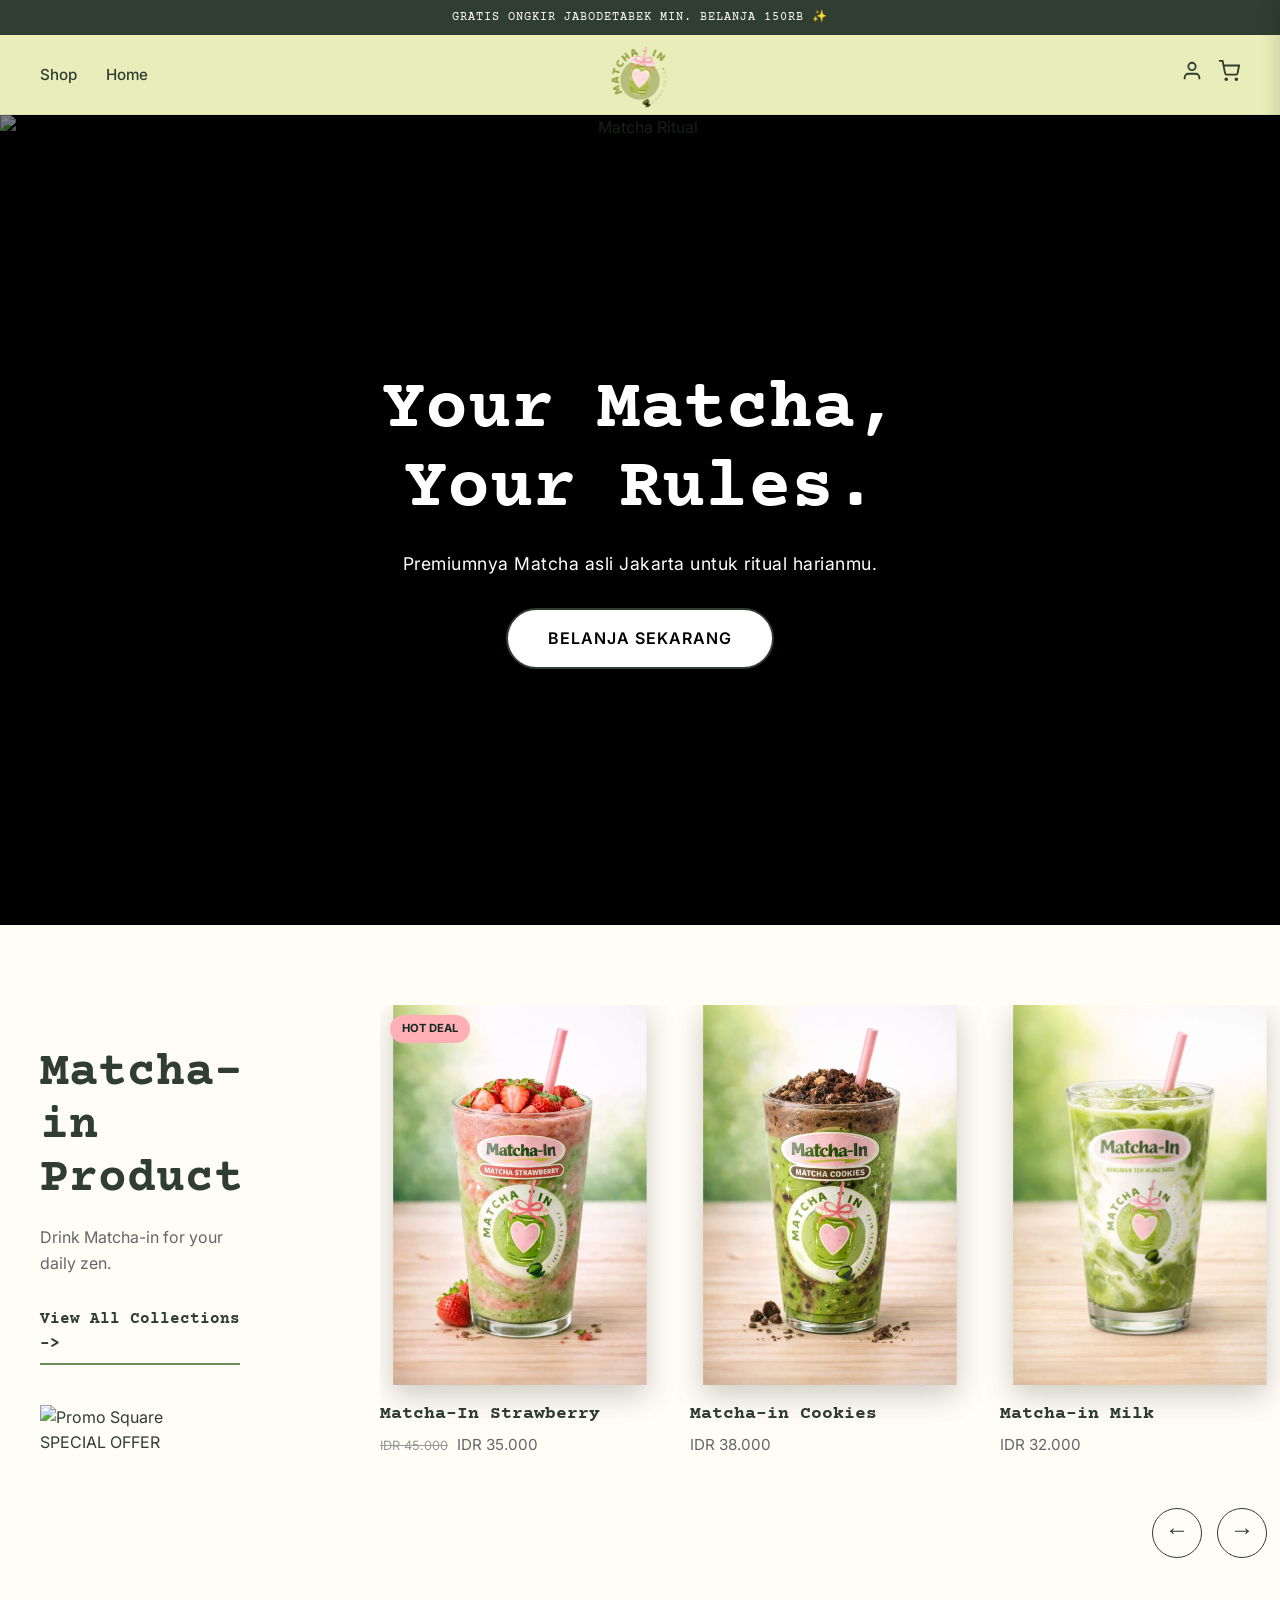
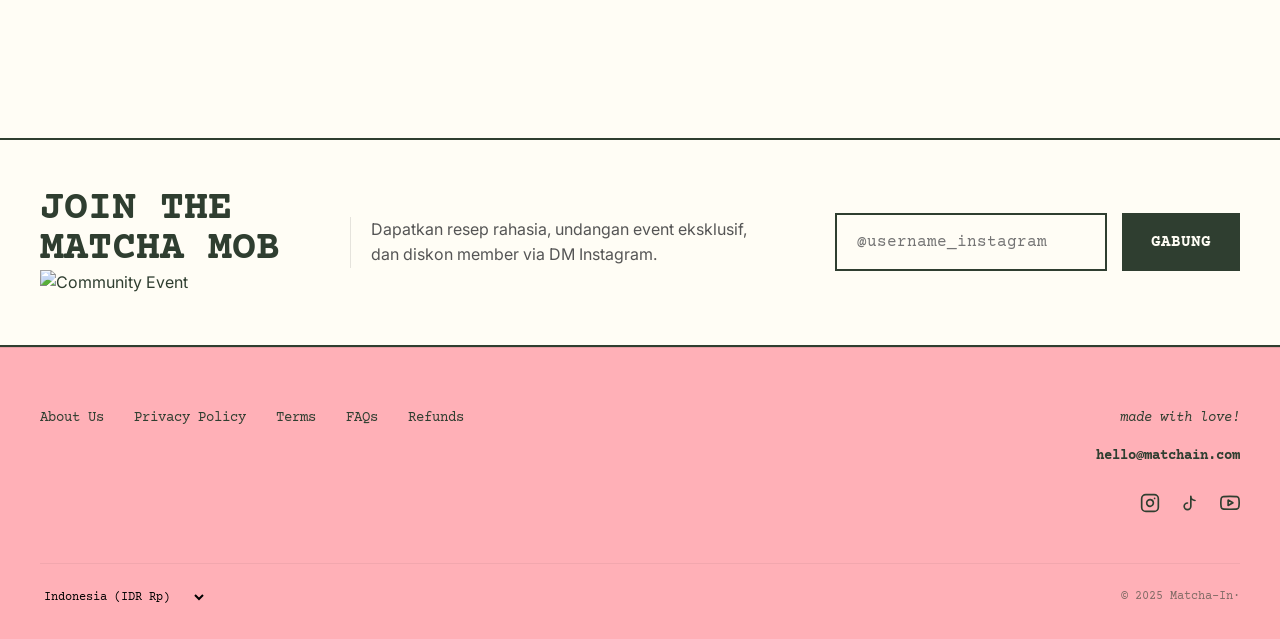
==== commit 1aab0355: "Refactor index.html for improved structure Reformatted HTML structure and adjusted content." ====
--- a/index.html
+++ b/index.html
@@ -10,7 +10,6 @@
     <link href="https://fonts.googleapis.com/css2?family=Courier+Prime:ital,wght@0,400;0,700;1,400&family=Inter:wght@300;400;600&display=swap" rel="stylesheet">
 
     <link rel="stylesheet" href="style.css">
-    <script src="./1.js"></script>
 </head>
 <body>
 
@@ -57,7 +56,7 @@
         </div>
 
         <div class="hero-slide">
-            <img src="https://images.unsplash.com/photo-1596791011546-2c5ef442360b?q=80&w=2070&auto=format&fit=crop" alt="Matcha Strawberry" class="hero-bg">
+            <img src="./images/ads 5.webp" alt="Matcha Strawberry" class="hero-bg">
             <div class="hero-content-centered">
                 <h1>Sweet Berry,<br>Creamy Umami.</h1>
                 <p>Perpaduan sempurna Ceremonial Matcha dengan strawberry asli.</p>
@@ -66,7 +65,7 @@
         </div>
 
         <div class="hero-slide">
-            <img src="https://images.unsplash.com/photo-1621996346565-e3dbc646d9a9?q=80&w=2080&auto=format&fit=crop" alt="Matcha Cookies" class="hero-bg">
+            <img src="./images/ads 4.webp" alt="Matcha Cookies" class="hero-bg">
             <div class="hero-content-centered">
                 <h1>The Daily<br>Crunch Ritual.</h1>
                 <p>Cookies Matcha renyah, pendamping setia momen produktifmu.</p>
@@ -75,11 +74,7 @@
         </div>
     </div>
 
-    <div class="slider-dots">
-        <span class="dot active" onclick="currentSlide(0)"></span>
-        <span class="dot" onclick="currentSlide(1)"></span>
-        <span class="dot" onclick="currentSlide(2)"></span>
-    </div>
+   
 </section>
 
 
@@ -273,6 +268,9 @@
 
 
 
-    
+ <script src="./script.js"></script>    
 </body>
 </html>
+
+
+
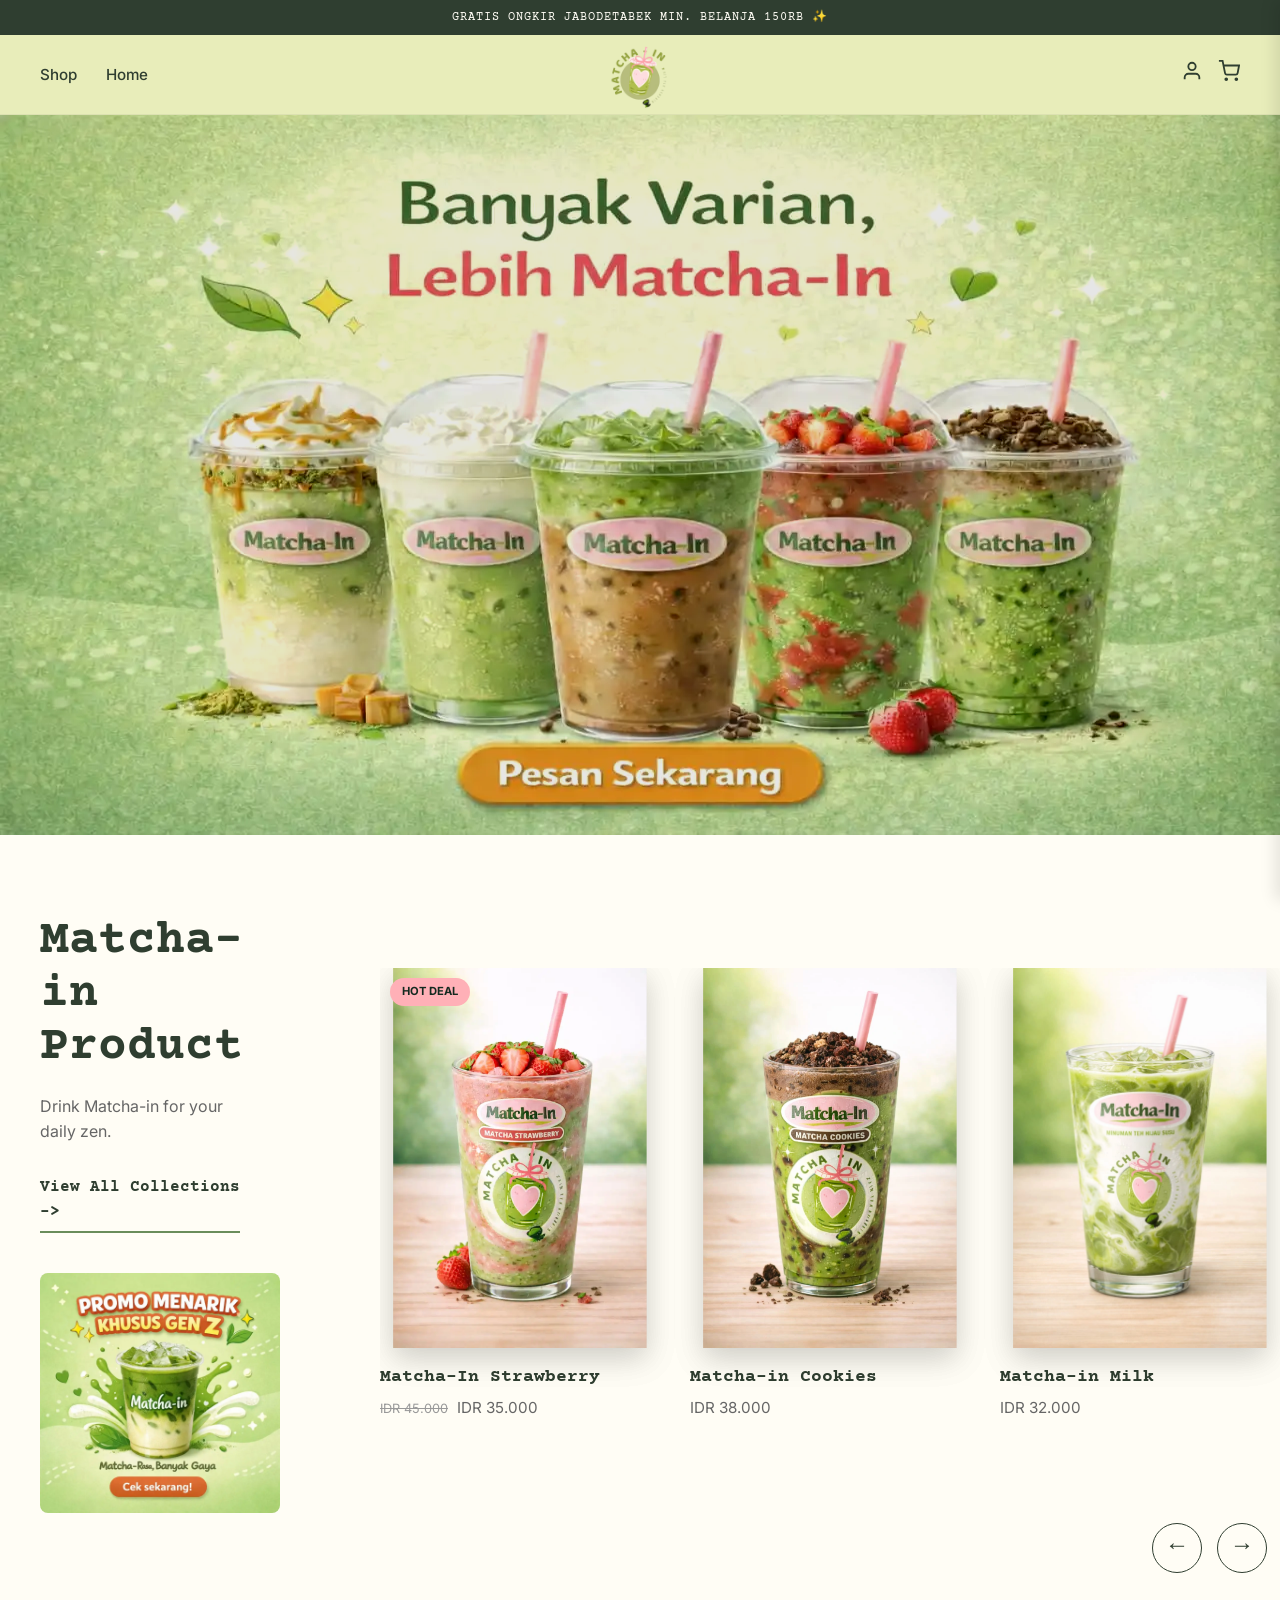
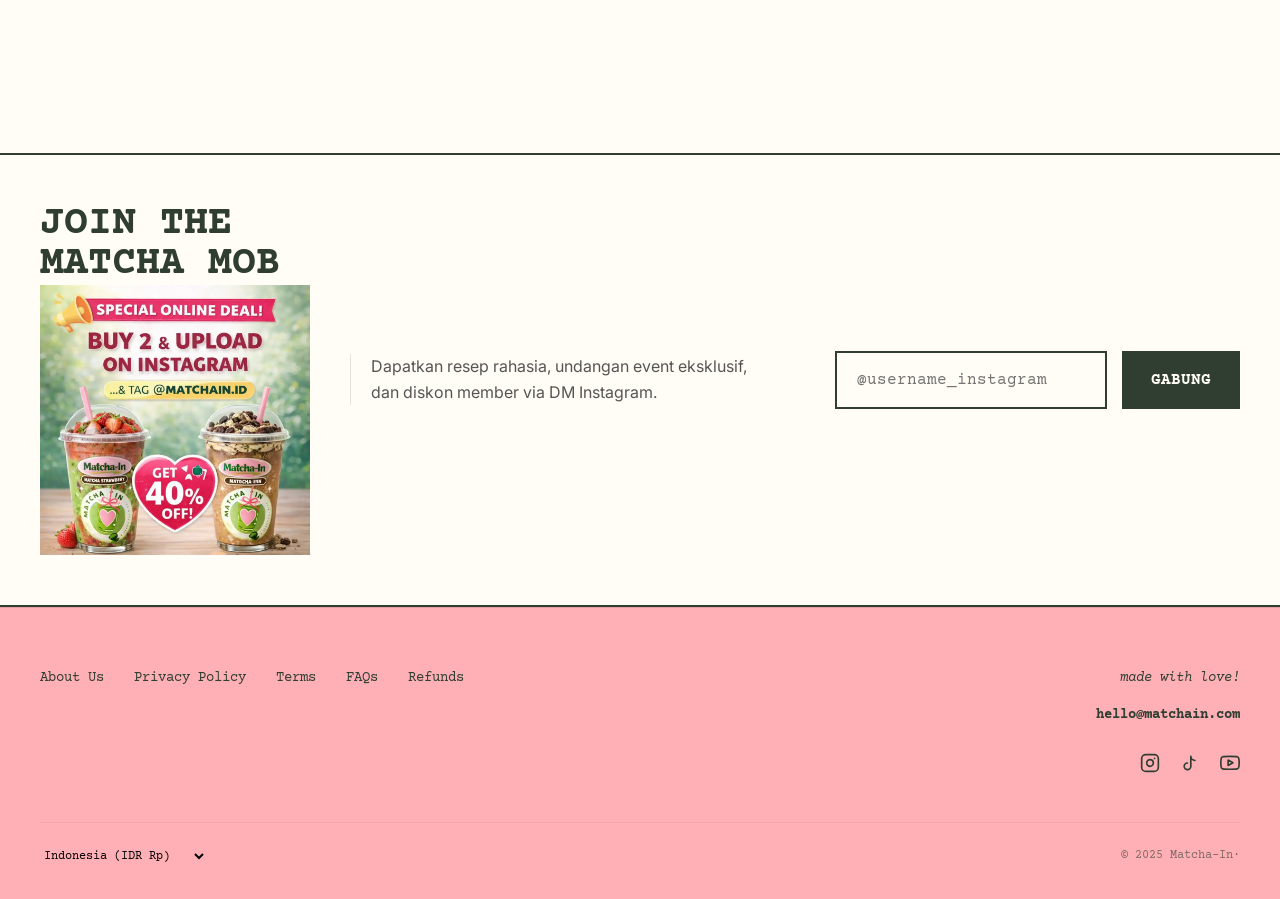
==== commit 1fc7f61a: "Add files via upload" ====
--- a/index.html
+++ b/index.html
@@ -44,38 +44,11 @@
     </div>
 </header>
 
-    <section class="hero-slider">
-    <div class="slider-container" id="heroSlider">
-        <div class="hero-slide active">
-            <img src="https://images.unsplash.com/photo-1515696955266-4f67e13219e8?q=80&w=2038&auto=format&fit=crop" alt="Matcha Ritual" class="hero-bg">
-            <div class="hero-content-centered">
-                <h1>Your Matcha,<br>Your Rules.</h1>
-                <p>Premiumnya Matcha asli Jakarta untuk ritual harianmu.</p>
-                <a href="./shop.html" class="btn-primary">BELANJA SEKARANG</a>
-            </div>
-        </div>
-
-        <div class="hero-slide">
-            <img src="./images/ads 5.webp" alt="Matcha Strawberry" class="hero-bg">
-            <div class="hero-content-centered">
-                <h1>Sweet Berry,<br>Creamy Umami.</h1>
-                <p>Perpaduan sempurna Ceremonial Matcha dengan strawberry asli.</p>
-                <a href="./stroberi.html" class="btn-primary">COBA STRAWBERRY</a>
-            </div>
-        </div>
-
-        <div class="hero-slide">
-            <img src="./images/ads 4.webp" alt="Matcha Cookies" class="hero-bg">
-            <div class="hero-content-centered">
-                <h1>The Daily<br>Crunch Ritual.</h1>
-                <p>Cookies Matcha renyah, pendamping setia momen produktifmu.</p>
-                <a href="./cokis.html" class="btn-primary">LIHAT COOKIES</a>
-            </div>
-        </div>
-    </div>
-
-   
-</section>
+    <section class="hero-fullscreen">
+        <img src="./images/ads 5.webp" alt="Matcha-In Promo" class="img-cover">
+        
+        <div class="vignette-overlay"></div>
+    </section>
 
 
 <section class="products-section">
@@ -86,8 +59,8 @@
             <a href="#" class="btn-text">View All Collections -></a>
             <div class="sidebar-inline-ad">
                 <a href="./shop.html">
-                    <img src="./images/s-ads-1.jpg" alt="Promo Square">
-                    <div class="ad-tag-mini">SPECIAL OFFER</div>
+                    <img src="./images/ads 4.webp" alt="Promo Square">
+
                 </a>
             </div>
         </div>
@@ -163,7 +136,7 @@
         
         <div class="news-col-title">
             <h2>Join the<br>Matcha Mob</h2>
-            <img src="./images/event-matcha.png" alt="Community Event"> </div>
+            <img src="./images/ads 1.webp" alt="Community Event"> </div>
         </div>
 
         <div class="news-col-desc">
@@ -268,9 +241,6 @@
 
 
 
- <script src="./script.js"></script>    
+   <script src="./script.js"></script>
 </body>
 </html>
-
-
-
--- a/style.css
+++ b/style.css
@@ -102,51 +102,7 @@
     height: 22px;
 }
 
-/* --- 4. HERO SECTION --- */
-.hero {
-    position: relative;
-    height: 85vh; /* Tinggi banner */
-    display: flex;
-    justify-content: center;
-    align-items: center;
-    text-align: center;
-    overflow: hidden;
-    padding: 20px;
-}
-
-.hero-bg-container {
-    position: absolute;
-    top: 0; left: 0; width: 100%; height: 100%;
-    z-index: -1;
-}
-
-.hero-bg {
-    width: 100%;
-    height: 100%;
-    object-fit: cover;
-    opacity: 0.85;
-}
-
-.hero-content {
-    background: rgba(255, 253, 245, 0.7); /* Efek kaca buram di belakang teks */
-    padding: 40px;
-    border-radius: 20px;
-    backdrop-filter: blur(5px);
-    max-width: 600px;
-}
-
-.hero h1 {
-    font-family: var(--font-heading);
-    font-size: 3.5rem;
-    line-height: 1.1;
-    margin-bottom: 15px;
-}
-
-.hero p {
-    font-size: 1.1rem;
-    margin-bottom: 30px;
-    font-weight: 400;
-}
+
 
 .btn-primary {
     display: inline-block;
@@ -173,61 +129,7 @@
     100% { transform: translateX(-100%); }
 }
 
-/* --- HERO SLIDER CENTERED --- */
-.hero-slider {
-    position: relative;
-    width: 100%;
-    height: 90vh;
-    overflow: hidden;
-    background-color: #000;
-}
-
-.hero-slide {
-    position: absolute;
-    top: 0; left: 0;
-    width: 100%; height: 100%;
-    opacity: 0;
-    transition: opacity 1.2s ease-in-out; /* Transisi lebih smooth */
-    display: flex;
-    align-items: center; /* Center Vertikal */
-    justify-content: center; /* Center Horizontal */
-    text-align: center; /* Tulisan di tengah */
-}
-
-.hero-slide.active {
-    opacity: 1;
-    z-index: 1;
-}
-
-.hero-bg {
-    position: absolute;
-    top: 0; left: 0;
-    width: 100%; height: 100%;
-    object-fit: cover;
-    filter: brightness(0.6); /* Lebih gelap agar teks putih menonjol */
-    z-index: -1;
-}
-
-.hero-content-centered {
-    color: #fff;
-    max-width: 800px;
-    padding: 0 20px;
-    z-index: 2;
-}
-
-.hero-content-centered h1 {
-    font-family: 'Courier Prime', monospace;
-    font-size: clamp(2.5rem, 8vw, 4.5rem); /* Ukuran dinamis agar tetap estetik */
-    line-height: 1.1;
-    margin-bottom: 20px;
-}
-
-.hero-content-centered p {
-    font-family: 'Inter', sans-serif;
-    font-size: 1.1rem;
-    margin-bottom: 30px;
-    letter-spacing: 0.5px;
-}
+
 
 /* Tombol Primary Centered */
 .btn-primary {
@@ -583,23 +485,7 @@
     }
 }
 
-/* --- MOBILE RESPONSIVE --- */
-@media (max-width: 768px) {
-    header { padding: 15px 20px; }
-    .nav-links { display: none; } /* Sembunyikan menu di HP (bisa diganti hamburger menu) */
-    
-    .hero { height: 70vh; }
-    .hero h1 { font-size: 2.2rem; }
-    .hero-content { padding: 20px; width: 90%; }
-    
-    .products-section { padding: 40px 20px; }
-    .product-card { min-width: 220px; }
-    .product-image-container { height: 280px; }
-    
-    .newsletter { margin: 20px; padding: 40px 20px; }
-    .input-group { flex-direction: column; }
-    .input-group button { width: 100%; }
-}
+
 
 /* --- 8. FOOTER (Horizontal & Social Icons) --- */
 .site-footer {
@@ -1358,7 +1244,7 @@
 .qty-input { width: 40px; text-align: center; border: none; border-left: 1px solid #ccc; border-right: 1px solid #ccc; font-family: inherit; }
 
 /* 5. Bagian Footer (Subtotal, dll) */
-.cart-footer-section { padding: 20px; background: #F9F9F5; border-top: 1px solid #E0E0E0; }
+.cart-footer-section { padding: 20px; background: #F9F9F5; border-bottom: 50px solid #E0E0E0; }
 .subtotal-row { display: flex; justify-content: space-between; font-size: 1.1rem; font-weight: 600; margin-bottom: 10px; }
 .shipping-text { font-size: 0.85rem; color: #666; text-align: right; margin-bottom: 20px; }
 
@@ -1529,7 +1415,7 @@
 .ad-content img {
     width: 100%;
     height: 100%;
-    object-fit: cover; /* Gambar memenuhi area iklan tanpa gepeng */
+   /* Gambar memenuhi area iklan tanpa gepeng */
 }
 
 /* --- KONTEN TENGAH --- */
@@ -1630,4 +1516,165 @@
         height: auto;
         aspect-ratio: 970 / 250;
     }
+}
+
+/* --- HERO COVER MODERN STYLES --- */
+
+.hero-cover-modern {
+    position: relative;
+    width: 100%;
+    /* Tinggi ideal untuk gaya cover di desktop */
+    height: 85vh; 
+    min-height: 600px;
+    display: flex;
+    justify-content: center;
+    align-items: center;
+    overflow: hidden;
+    background-color: #13291F; /* Warna cadangan jika gambar gagal load */
+}
+
+/* 1. Gaya untuk Background Buram */
+.cover-bg-blur {
+    position: absolute;
+    top: 0;
+    left: 0;
+    width: 100%;
+    height: 100%;
+    object-fit: cover; /* Memaksa memenuhi layar */
+    
+    /* KUNCI AJAIB: Memburamkan background */
+    filter: blur(25px) scale(1.1); 
+    /* scale(1.1) agar pinggiran blur tidak terlihat putih */
+    
+    z-index: 0;
+}
+
+/* 2. Overlay Gelap (Agar fokus ke tengah) */
+.overlay-dark {
+    position: absolute;
+    top: 0; left: 0;
+    width: 100%; height: 100%;
+    background: rgba(0,0,0,0.4); /* Gelapkan background 40% */
+    z-index: 1;
+}
+
+/* 3. Wadah Gambar Tengah */
+.cover-content-center {
+    position: relative;
+    z-index: 2; /* Pastikan di paling depan */
+    padding: 20px;
+    width: 100%;
+    display: flex;
+    justify-content: center;
+}
+
+/* 4. Gambar Poster Utama (Yang Tajam) */
+.main-poster-sharp {
+    /* Kita batasi lebarnya agar tidak ditarik paksa jadi buram */
+    width: auto; 
+    max-width: 90%; /* Agar tidak mentok di layar HP */
+    
+    /* Karena aslinya 300px, kita batas maksimal segini di desktop biar gak pecah */
+    max-height: 500px; 
+
+    /* Efek agar terlihat seperti kartu/poster melayang */
+    box-shadow: 0 25px 50px rgba(0,0,0,0.25);
+    border-radius: 12px;
+    object-fit: contain;
+}
+
+/* --- RESPONSIF HP --- */
+@media (max-width: 768px) {
+    .hero-cover-modern {
+        /* Di HP kita buat lebih pendek */
+        height: 65vh; 
+        min-height: 400px;
+    }
+    
+    .main-poster-sharp {
+        /* Di HP biarkan dia menyesuaikan lebar layar */
+        max-width: 95%;
+        height: auto;
+        max-height: unset;
+    }
+}
+.hero-fullscreen {
+    position: relative;
+    width: 100%; /* Memenuhi lebar layar ke kanan */
+    height: 80vh; /* Tinggi tetap hero section */
+    overflow: hidden;
+}
+
+.img-cover {
+    width: 100%; /* Memaksa gambar melebar ke kanan mentok layar */
+    height: 100%; /* Memaksa gambar memenuhi tinggi wadah */
+    
+    /* KUNCI UNTUK STRETCH: */
+    /* 'fill' akan menarik gambar agar pas dengan kotak, 
+       meskipun gambarnya jadi terlihat agak gepeng (distorsi) */
+    object-fit: fill; 
+    
+    /* Menghilangkan filter agar gambar terlihat sesuai aslinya */
+    filter: none;
+}
+
+.img-cover {
+    /* ... kode di atas ... */
+    filter: contrast(1.1) brightness(0.9); /* Sedikit mempertajam kontras */
+}
+
+/* --- MENGATUR KOTAK IKLAN SIDEBAR --- */
+.sidebar-inline-ad {
+    width: 120%; /* Membuat kontainer iklan selebar kolom kiri */
+    height: 190%; /* Tinggi iklan */
+  
+    overflow: hidden;
+}
+
+.sidebar-inline-ad a {
+    display: block; /* Agar seluruh area gambar bisa diklik */
+
+}
+
+.sidebar-inline-ad img {
+    /* KUNCI: Membuat gambar melebar memenuhi kotak */
+    width: 100%; 
+    height: 200%;
+    
+    /* Jika kamu ingin menarik paksa agar mentok (stretch): */
+    /* object-fit: fill; */ 
+    
+    display: block;
+    border-radius: 8px; /* Opsional: Biar sudutnya agak bulat dan rapi */
+    transition: transform 0.3s ease;
+}
+
+.sidebar-inline-ad img:hover {
+    transform: scale(1.02); /* Efek sedikit membesar saat disentuh mouse */
+}
+
+.bottom-billboard-area {
+    width: 100%;
+    padding: 0px 0;
+    /* Awalnya transparan dan agak turun sedikit */
+    opacity: 0;
+    transform: translateY(30px);
+    transition: all 0.8s ease-out; /* Efek transisi halus */
+}
+
+/* Ini adalah class yang ditambahkan oleh JS */
+.bottom-billboard-section.appear {
+    opacity: 1;
+    transform: translateY(0);
+}
+
+.promo-wrapper img {
+    width: 100%;
+
+    display: block;
+    margin: 0 auto;
+    height: auto; /* Agar tidak nge-zoom/terpotong */
+    object-fit: fill;
+   
+
 }
